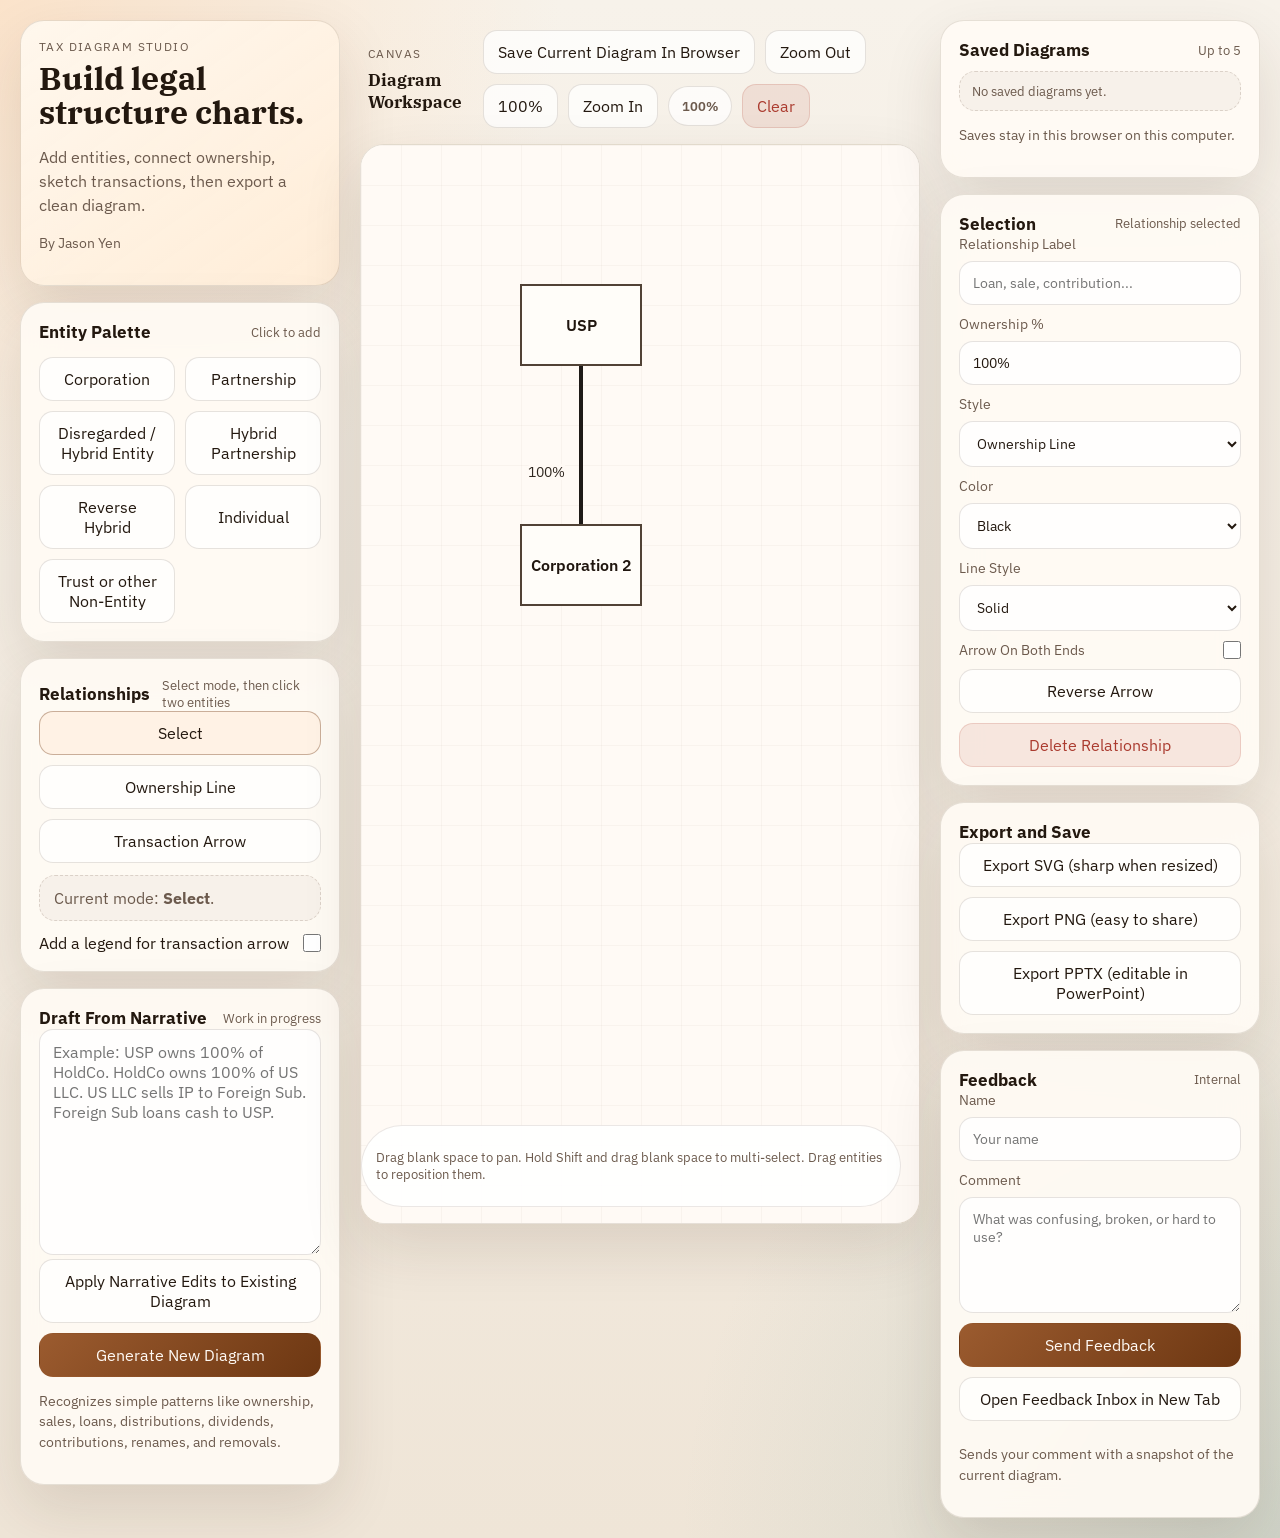
==== index.html @ 7a281a81 "Fix public PPTX export fallback" ====
<!DOCTYPE html>
<html lang="en">
  <head>
    <meta charset="UTF-8" />
    <meta name="viewport" content="width=device-width, initial-scale=1.0" />
    <title>Tax Structure Chart Builder</title>
    <link rel="preconnect" href="https://fonts.googleapis.com" />
    <link rel="preconnect" href="https://fonts.gstatic.com" crossorigin />
    <link
      href="https://fonts.googleapis.com/css2?family=IBM+Plex+Sans:wght@400;500;600;700&family=IBM+Plex+Serif:wght@500;600&display=swap"
      rel="stylesheet"
    />
    <link rel="stylesheet" href="./styles.css?v=20260327-2820" />
  </head>
  <body>
    <div class="app-shell">
      <aside class="sidebar left-panel">
        <div class="panel-card brand-card">
          <p class="eyebrow">Tax Diagram Studio</p>
          <h1>Build legal structure charts.</h1>
          <p class="subtle">
            Add entities, connect ownership, sketch transactions, then export a clean diagram.
          </p>
          <p class="subtle small">By Jason Yen</p>
        </div>

        <div class="panel-card">
          <div class="section-heading">
            <h2>Entity Palette</h2>
            <span>Click to add</span>
          </div>
          <div id="entityPalette" class="palette-grid"></div>
        </div>

        <div class="panel-card">
          <div class="section-heading">
            <h2>Relationships</h2>
            <span>Select mode, then click two entities</span>
          </div>
          <div class="mode-buttons">
            <button class="tool-button" data-mode="select">Select</button>
            <button class="tool-button" data-mode="ownership">Ownership Line</button>
            <button class="tool-button" data-mode="transaction">Transaction Arrow</button>
          </div>
          <div class="helper-box" id="modeStatus">
            Current mode: <strong>Select</strong>
          </div>
          <label id="transactionLegendGroup" class="checkbox-label">
            <span>Add a legend for transaction arrow</span>
            <input id="transactionLegendEnabled" type="checkbox" />
          </label>
          <label id="transactionLegendArrowEndGroup" class="hidden">
            Text for arrow end
            <input id="transactionLegendArrowEnd" type="text" placeholder="e.g. Loan principal recipient" />
          </label>
          <label id="transactionLegendNonArrowEndGroup" class="hidden">
            Text for non-arrow end
            <input id="transactionLegendNonArrowEnd" type="text" placeholder="e.g. Loan principal payor" />
          </label>
        </div>

        <div class="panel-card">
          <div class="section-heading">
            <h2>Draft From Narrative</h2>
            <span>Work in progress</span>
          </div>
          <textarea
            id="narrativeInput"
            rows="10"
            placeholder="Example: USP owns 100% of HoldCo. HoldCo owns 100% of US LLC. US LLC sells IP to Foreign Sub. Foreign Sub loans cash to USP."
          ></textarea>
          <div class="action-stack">
            <button id="applyNarrative" class="secondary-button">Apply Narrative Edits to Existing Diagram</button>
            <button id="generateNarrative" class="primary-button">Generate New Diagram</button>
          </div>
          <p class="subtle small">
            Recognizes simple patterns like ownership, sales, loans, distributions, dividends, contributions, renames, and removals.
          </p>
        </div>

      </aside>

      <main class="workspace">
        <div class="workspace-header">
          <div>
            <p class="eyebrow">Canvas</p>
            <h2>Diagram Workspace</h2>
          </div>
          <div class="workspace-actions">
            <button id="saveBrowser" class="secondary-button">Save Current Diagram In Browser</button>
            <button id="zoomOut" class="secondary-button">Zoom Out</button>
            <button id="zoomReset" class="secondary-button">100%</button>
            <button id="zoomIn" class="secondary-button">Zoom In</button>
            <span id="zoomLevel" class="workspace-meta">100%</span>
            <button id="clearBoard" class="secondary-button danger-button">Clear</button>
          </div>
        </div>

        <div class="canvas-card">
          <svg
            id="diagramCanvas"
            viewBox="0 0 1400 900"
            preserveAspectRatio="xMinYMin meet"
            aria-label="Tax structure chart canvas"
          >
            <defs>
              <marker
                id="transactionArrow-black"
                markerWidth="13"
                markerHeight="13"
                refX="11"
                refY="6.5"
                orient="auto"
                markerUnits="userSpaceOnUse"
              >
                <path d="M1 1 L11.2 6.5 L1 12 z" class="arrow-head arrow-black"></path>
              </marker>
              <marker
                id="transactionArrow-red"
                markerWidth="13"
                markerHeight="13"
                refX="11"
                refY="6.5"
                orient="auto"
                markerUnits="userSpaceOnUse"
              >
                <path d="M1 1 L11.2 6.5 L1 12 z" class="arrow-head arrow-red"></path>
              </marker>
              <marker
                id="transactionArrow-blue"
                markerWidth="13"
                markerHeight="13"
                refX="11"
                refY="6.5"
                orient="auto"
                markerUnits="userSpaceOnUse"
              >
                <path d="M1 1 L11.2 6.5 L1 12 z" class="arrow-head arrow-blue"></path>
              </marker>
              <pattern
                id="canvasGridPattern"
                x="0"
                y="0"
                width="40"
                height="40"
                patternUnits="userSpaceOnUse"
              >
                <path
                  d="M 40 0 L 0 0 0 40"
                  fill="none"
                  stroke="#544336"
                  stroke-opacity="0.08"
                  stroke-width="1"
                ></path>
              </pattern>
            </defs>
          </svg>
          <div class="canvas-overlay">
            <p>Drag blank space to pan. Hold Shift and drag blank space to multi-select. Drag entities to reposition them.</p>
          </div>
        </div>
      </main>

      <aside class="sidebar right-panel">
        <div class="panel-card">
          <div class="section-heading">
            <h2>Saved Diagrams</h2>
            <span>Up to 5</span>
          </div>
          <div id="savedDiagramList" class="mini-list"></div>
          <p class="subtle small">
            Saves stay in this browser on this computer.
          </p>
        </div>

        <div class="panel-card">
          <div class="section-heading">
            <h2>Selection</h2>
            <span id="selectionType">Nothing selected</span>
          </div>
          <div id="emptySelection" class="helper-box">
            Click an entity or relationship to edit it.
          </div>
          <form id="entityForm" class="editor-form hidden">
            <label>
              Label
              <input id="entityLabel" type="text" />
            </label>
            <label>
              Entity Type
              <select id="entityType"></select>
            </label>
            <label>
              Jurisdiction
              <select id="entityJurisdiction"></select>
            </label>
            <label id="entityJurisdictionCustomGroup" class="hidden">
              Custom Jurisdiction
              <input id="entityJurisdictionCustom" type="text" placeholder="Type jurisdiction text" />
            </label>
            <label id="entityMultipleIndividualsGroup" class="hidden checkbox-label">
              <span>Multiple Individuals</span>
              <input id="entityMultipleIndividuals" type="checkbox" />
            </label>
            <label id="entityLineStyleGroup" class="hidden">
              Line Style
              <select id="entityLineStyle">
                <option value="solid">Solid</option>
                <option value="dashed">Dashed</option>
              </select>
            </label>
            <label id="entityFillGroup" class="hidden">
              Entity Shading
              <select id="entityFill">
                <option value="none">None</option>
                <option value="shaded">Shaded</option>
              </select>
            </label>
            <label id="entityCrossedOutGroup" class="hidden checkbox-label">
              <span>Add an X (e.g. for liquidation)</span>
              <input id="entityCrossedOut" type="checkbox" />
            </label>
            <label id="entityInnerLineStyleGroup" class="hidden">
              Inner Shape Style
              <select id="entityInnerLineStyle">
                <option value="solid">Solid</option>
                <option value="dashed">Dashed</option>
              </select>
            </label>
            <label id="entityInnerFillGroup" class="hidden">
              Inner Shading
              <select id="entityInnerFill">
                <option value="none">None</option>
                <option value="shaded">Shaded</option>
              </select>
            </label>
            <button id="deleteEntity" type="button" class="danger-button">Delete Entity</button>
          </form>

          <form id="edgeForm" class="editor-form hidden">
            <label>
              Relationship Label
              <input id="edgeLabel" type="text" placeholder="Loan, sale, contribution..." />
            </label>
            <label>
              Ownership %
              <input id="edgePercent" type="text" placeholder="100%" />
            </label>
            <label>
              Style
              <select id="edgeKind">
                <option value="ownership">Ownership Line</option>
                <option value="transaction">Transaction Arrow</option>
              </select>
            </label>
            <label>
              Color
              <select id="edgeColor">
                <option value="black">Black</option>
                <option value="red">Red</option>
                <option value="blue">Blue</option>
              </select>
            </label>
            <label>
              Line Style
              <select id="edgeLineStyle">
                <option value="solid">Solid</option>
                <option value="dashed">Dashed</option>
              </select>
            </label>
            <label id="edgeBidirectionalGroup" class="checkbox-label hidden">
              <span>Arrow On Both Ends</span>
              <input id="edgeBidirectional" type="checkbox" />
            </label>
            <button id="reverseEdge" type="button" class="secondary-button">Reverse Arrow</button>
            <button id="deleteEdge" type="button" class="danger-button">Delete Relationship</button>
          </form>
        </div>

        <div class="panel-card">
          <div class="section-heading">
            <h2>Export and Save</h2>
          </div>
          <div class="action-stack">
            <button id="exportSvg" class="secondary-button">Export SVG (sharp when resized)</button>
            <button id="exportPng" class="secondary-button">Export PNG (easy to share)</button>
            <button id="exportPptx" class="secondary-button">Export PPTX (editable in PowerPoint)</button>
          </div>
        </div>

        <div id="feedbackPanel" class="panel-card hidden">
          <div class="section-heading">
            <h2>Feedback</h2>
            <span id="feedbackAudienceLabel">Internal</span>
          </div>
          <form id="feedbackForm" class="editor-form">
            <label>
              Name
              <input id="feedbackName" type="text" placeholder="Your name" />
            </label>
            <label>
              Comment
              <textarea
                id="feedbackComment"
                rows="5"
                placeholder="What was confusing, broken, or hard to use?"
              ></textarea>
            </label>
            <button id="submitFeedback" type="submit" class="primary-button">Send Feedback</button>
            <a
              id="feedbackInboxLink"
              href="./feedback.html"
              target="_blank"
              rel="noopener noreferrer"
              class="secondary-button button-link"
            >
              Open Feedback Inbox in New Tab
            </a>
            <p id="feedbackStatus" class="subtle small feedback-status">
              Sends your comment with a snapshot of the current diagram.
            </p>
          </form>
        </div>

      </aside>
    </div>

    <script src="./app.js?v=20260407-1040"></script>
  </body>
</html>
---- styles.css ----
:root {
  --bg: #f4efe6;
  --panel: rgba(255, 251, 245, 0.92);
  --panel-strong: #fffdf9;
  --border: rgba(79, 57, 40, 0.14);
  --text: #23180f;
  --muted: #6c5a4d;
  --accent: #9b5b2f;
  --accent-strong: #6d3712;
  --teal: #1f6c68;
  --danger: #ab3b2f;
  --shadow: 0 24px 60px rgba(60, 34, 17, 0.12);
  --canvas-grid: rgba(84, 67, 54, 0.08);
}

* {
  box-sizing: border-box;
}

body {
  margin: 0;
  min-height: 100vh;
  font-family: "IBM Plex Sans", sans-serif;
  color: var(--text);
  background:
    radial-gradient(circle at top left, rgba(255, 215, 177, 0.55), transparent 28%),
    radial-gradient(circle at bottom right, rgba(108, 157, 153, 0.24), transparent 30%),
    linear-gradient(180deg, #f7f2ea 0%, #efe5d7 100%);
}

button,
input,
textarea,
select {
  font: inherit;
}

.app-shell {
  display: grid;
  grid-template-columns: 320px minmax(0, 1fr) 320px;
  gap: 20px;
  min-height: 100vh;
  padding: 20px;
}

.sidebar,
.workspace {
  min-height: 0;
}

.left-panel,
.right-panel {
  display: flex;
  flex-direction: column;
  gap: 16px;
}

.panel-card,
.canvas-card {
  background: var(--panel);
  border: 1px solid var(--border);
  border-radius: 24px;
  box-shadow: var(--shadow);
  backdrop-filter: blur(18px);
}

.panel-card {
  padding: 18px;
}

.brand-card {
  background: linear-gradient(145deg, rgba(255, 248, 238, 0.96), rgba(255, 236, 215, 0.9));
}

.eyebrow {
  margin: 0 0 8px;
  text-transform: uppercase;
  letter-spacing: 0.12em;
  font-size: 0.72rem;
  color: var(--muted);
}

h1,
h2,
h3 {
  margin: 0;
}

h1,
.workspace-header h2 {
  font-family: "IBM Plex Serif", serif;
}

h1 {
  font-size: 2rem;
  line-height: 1.05;
  margin-bottom: 10px;
}

h2 {
  font-size: 1.05rem;
}

h3 {
  font-size: 0.92rem;
  color: var(--muted);
}

.subtle {
  color: var(--muted);
  line-height: 1.5;
}

.small {
  font-size: 0.85rem;
}

.section-heading,
.workspace-header {
  display: flex;
  justify-content: space-between;
  align-items: center;
  gap: 12px;
}

.section-heading span,
#selectionType,
#diagramStats {
  font-size: 0.8rem;
  color: var(--muted);
}

.palette-grid,
.mode-buttons,
.action-stack,
.mini-list,
.editor-form,
.list-section {
  display: grid;
  gap: 10px;
}

.palette-grid {
  grid-template-columns: repeat(2, minmax(0, 1fr));
  margin-top: 14px;
}

.palette-button,
.tool-button,
.primary-button,
.secondary-button,
.danger-button {
  border: 1px solid var(--border);
  border-radius: 14px;
  padding: 11px 14px;
  cursor: pointer;
  transition:
    transform 140ms ease,
    box-shadow 140ms ease,
    background 140ms ease,
    border-color 140ms ease;
}

.palette-button,
.tool-button,
.secondary-button {
  background: rgba(255, 255, 255, 0.74);
  color: var(--text);
}

.palette-button:hover,
.tool-button:hover,
.primary-button:hover,
.secondary-button:hover,
.danger-button:hover {
  transform: translateY(-1px);
  box-shadow: 0 12px 24px rgba(69, 44, 22, 0.1);
}

.tool-button.active,
.palette-button:hover {
  border-color: rgba(109, 55, 18, 0.36);
  background: rgba(255, 243, 229, 0.96);
}

.primary-button {
  background: linear-gradient(135deg, var(--accent) 0%, var(--accent-strong) 100%);
  color: #fffaf5;
  border-color: transparent;
}

.secondary-button {
  width: 100%;
}

.danger-button {
  background: rgba(171, 59, 47, 0.1);
  color: var(--danger);
  border-color: rgba(171, 59, 47, 0.16);
}

.ownership-label-group .edge-label {
  cursor: move;
}

textarea,
input,
select {
  width: 100%;
  border-radius: 14px;
  border: 1px solid rgba(78, 58, 43, 0.14);
  background: rgba(255, 255, 255, 0.84);
  padding: 12px 13px;
  color: var(--text);
}

textarea:focus,
input:focus,
select:focus {
  outline: 2px solid rgba(109, 55, 18, 0.2);
  border-color: rgba(109, 55, 18, 0.35);
}

.helper-box {
  margin-top: 12px;
  background: rgba(247, 241, 233, 0.94);
  border: 1px dashed rgba(90, 64, 44, 0.18);
  border-radius: 16px;
  padding: 12px 14px;
  color: var(--muted);
}

.compact-helper {
  margin-top: 0;
  padding: 10px 12px;
  font-size: 0.84rem;
}

.workspace {
  display: flex;
  flex-direction: column;
  gap: 16px;
}

.workspace-header {
  padding: 10px 8px 0;
}

.workspace-actions {
  display: flex;
  gap: 10px;
  align-items: center;
  flex-wrap: wrap;
}

.workspace-actions .secondary-button {
  width: auto;
}

.workspace-meta {
  display: inline-flex;
  align-items: center;
  justify-content: center;
  min-width: 64px;
  padding: 10px 12px;
  border-radius: 999px;
  background: rgba(255, 255, 255, 0.72);
  border: 1px solid var(--border);
  color: var(--muted);
  font-size: 0.84rem;
  font-weight: 600;
}

.canvas-card {
  position: relative;
  flex: 0 0 auto;
  overflow: auto;
  height: min(1320px, calc(100vh - 140px));
  min-height: 1080px;
  background: linear-gradient(180deg, rgba(255, 252, 246, 0.95), rgba(250, 243, 232, 0.95));
  cursor: grab;
}

#diagramCanvas {
  display: block;
  width: auto;
  height: auto;
  max-width: none;
  background: transparent;
  user-select: none;
  -webkit-user-select: none;
  -moz-user-select: none;
}

.canvas-card.panning {
  cursor: grabbing;
}

.canvas-overlay {
  position: absolute;
  right: 18px;
  bottom: 16px;
  background: rgba(255, 255, 255, 0.9);
  border: 1px solid rgba(88, 63, 46, 0.12);
  border-radius: 999px;
  padding: 10px 14px;
  color: var(--muted);
  font-size: 0.82rem;
}

.editor-form label {
  display: grid;
  gap: 8px;
  color: var(--muted);
  font-size: 0.88rem;
}

.feedback-status {
  min-height: 2.6em;
}

.feedback-status.success {
  color: #245e39;
}

.feedback-status.error {
  color: #ab3b2f;
}

.button-link {
  display: block;
  text-align: center;
  text-decoration: none;
}

.feedback-page-shell {
  width: min(1200px, calc(100vw - 40px));
  margin: 24px auto;
}

.feedback-page-header {
  display: flex;
  justify-content: space-between;
  align-items: center;
  gap: 12px;
  margin-bottom: 16px;
}

.feedback-inbox-list {
  display: grid;
  gap: 12px;
  margin-top: 10px;
}

.feedback-inbox-item {
  display: grid;
  gap: 10px;
  padding: 12px;
  border: 1px solid rgba(79, 57, 40, 0.12);
  border-radius: 16px;
  background: rgba(255, 255, 255, 0.72);
}

.feedback-inbox-head {
  display: flex;
  justify-content: space-between;
  align-items: flex-start;
  gap: 12px;
}

.feedback-inbox-head-main {
  min-width: 0;
}

.feedback-inbox-name {
  font-size: 0.94rem;
  font-weight: 600;
  color: var(--text);
}

.feedback-inbox-time {
  font-size: 0.76rem;
  color: var(--muted);
  white-space: nowrap;
}

.feedback-inbox-comment {
  margin: 0;
  color: var(--text);
  line-height: 1.45;
  white-space: pre-wrap;
}

.feedback-inbox-image {
  width: 100%;
  max-height: 560px;
  object-fit: contain;
  border-radius: 14px;
  border: 1px solid rgba(79, 57, 40, 0.12);
  background: #ffffff;
}

.feedback-inbox-actions {
  display: flex;
  gap: 8px;
  flex-shrink: 0;
}

.checkbox-label {
  display: grid;
  grid-template-columns: 1fr auto;
  align-items: center;
}

#transactionLegendGroup {
  margin-top: 12px;
}

.checkbox-label input[type="checkbox"] {
  width: 18px;
  height: 18px;
  margin: 0;
}

.hidden {
  display: none;
}

.mini-list {
  margin-top: 10px;
}

.mini-list button {
  text-align: left;
  background: rgba(255, 255, 255, 0.78);
}

.mini-list button.active {
  background: rgba(255, 243, 229, 0.96);
  border-color: rgba(109, 55, 18, 0.3);
}

.entity-box {
  cursor: pointer;
  user-select: none;
  -webkit-user-select: none;
  -moz-user-select: none;
}

.entity-box * {
  cursor: pointer;
  user-select: none;
  -webkit-user-select: none;
  -moz-user-select: none;
}

.saved-diagram-row {
  display: grid;
  grid-template-columns: minmax(0, 1fr) auto;
  gap: 10px;
  align-items: center;
  padding: 10px 12px;
  border: 1px solid rgba(79, 57, 40, 0.12);
  border-radius: 14px;
  background: rgba(255, 255, 255, 0.72);
}

.saved-diagram-meta {
  min-width: 0;
}

.saved-diagram-title {
  font-size: 0.92rem;
  font-weight: 600;
  color: var(--text);
  white-space: nowrap;
  overflow: hidden;
  text-overflow: ellipsis;
}

.saved-diagram-subtitle {
  margin-top: 3px;
  font-size: 0.78rem;
  color: var(--muted);
}

.saved-diagram-actions {
  display: flex;
  gap: 8px;
}

.compact-button {
  width: auto;
  padding: 8px 10px;
  border-radius: 12px;
  font-size: 0.82rem;
}

.entity-box.dragging {
  opacity: 0.92;
}

.entity-rect {
  stroke-width: 2;
}

.individual-stroke {
  stroke-width: 0.75;
}

.entity-text {
  font-family: "IBM Plex Sans", sans-serif;
  fill: #20160f;
  pointer-events: none;
  user-select: none;
  -webkit-user-select: none;
  -moz-user-select: none;
}

.entity-jurisdiction {
  font-family: "IBM Plex Sans", sans-serif;
  font-size: 16px;
  fill: #6c5a4d;
  pointer-events: none;
  user-select: none;
  -webkit-user-select: none;
  -moz-user-select: none;
}

.entity-text tspan,
.entity-jurisdiction tspan {
  pointer-events: none;
  user-select: none;
  -webkit-user-select: none;
  -moz-user-select: none;
}

.entity-type-chip {
  font-size: 12px;
  letter-spacing: 0.04em;
  text-transform: uppercase;
  fill: rgba(30, 23, 17, 0.72);
}

.edge {
  cursor: pointer;
}

.edge-line {
  fill: none;
  stroke-width: 3;
}

.edge-hitbox {
  fill: none;
  stroke: transparent;
  stroke-width: 18;
  cursor: pointer;
}

.selection-marquee {
  fill: rgba(155, 91, 47, 0.08);
  stroke: rgba(109, 55, 18, 0.65);
  stroke-width: 1.5;
  stroke-dasharray: 8 5;
  pointer-events: none;
}

.transaction-legend .legend-title {
  font-size: 16px;
  font-weight: 700;
  fill: #3a2d23;
}

.transaction-legend {
  cursor: move;
}

.transaction-legend .legend-box {
  fill: rgba(255, 252, 247, 0.96);
  stroke: rgba(81, 66, 54, 0.9);
  stroke-width: 1.75;
}

.transaction-legend .legend-hitbox {
  fill: rgba(255, 255, 255, 0.001);
  stroke: none;
  cursor: move;
}

.transaction-legend .legend-line {
  stroke: #1e1a17;
  stroke-width: 3;
}

.transaction-legend .legend-label {
  font-size: 14px;
  fill: #3a2d23;
  paint-order: stroke;
  stroke: rgba(255, 250, 244, 0.92);
  stroke-width: 5px;
  stroke-linecap: round;
  stroke-linejoin: round;
}

.edge.black .edge-line {
  stroke: #1e1a17;
}

.edge.red .edge-line {
  stroke: #b0392f;
}

.edge.blue .edge-line {
  stroke: #245ea8;
}

.edge-label {
  font-size: 14px;
  fill: #2f261f;
  paint-order: stroke;
  stroke: rgba(255, 250, 244, 0.92);
  stroke-width: 6px;
  stroke-linecap: round;
  stroke-linejoin: round;
}

.selected .entity-rect,
.selected .edge-line {
  stroke: #111;
  stroke-width: 4;
}

.multi-selected .entity-rect {
  stroke: #7b3d12;
  stroke-width: 4;
  animation: multi-select-pulse 1.1s ease-in-out infinite;
}

@keyframes multi-select-pulse {
  0%,
  100% {
    stroke-opacity: 1;
  }

  50% {
    stroke-opacity: 0.35;
  }
}

.arrow-black {
  fill: #1e1a17;
}

.arrow-red {
  fill: #b0392f;
}

.arrow-blue {
  fill: #245ea8;
}

@media (max-width: 1200px) {
  .app-shell {
    grid-template-columns: 1fr;
  }

  .canvas-card {
    min-height: 560px;
  }
}
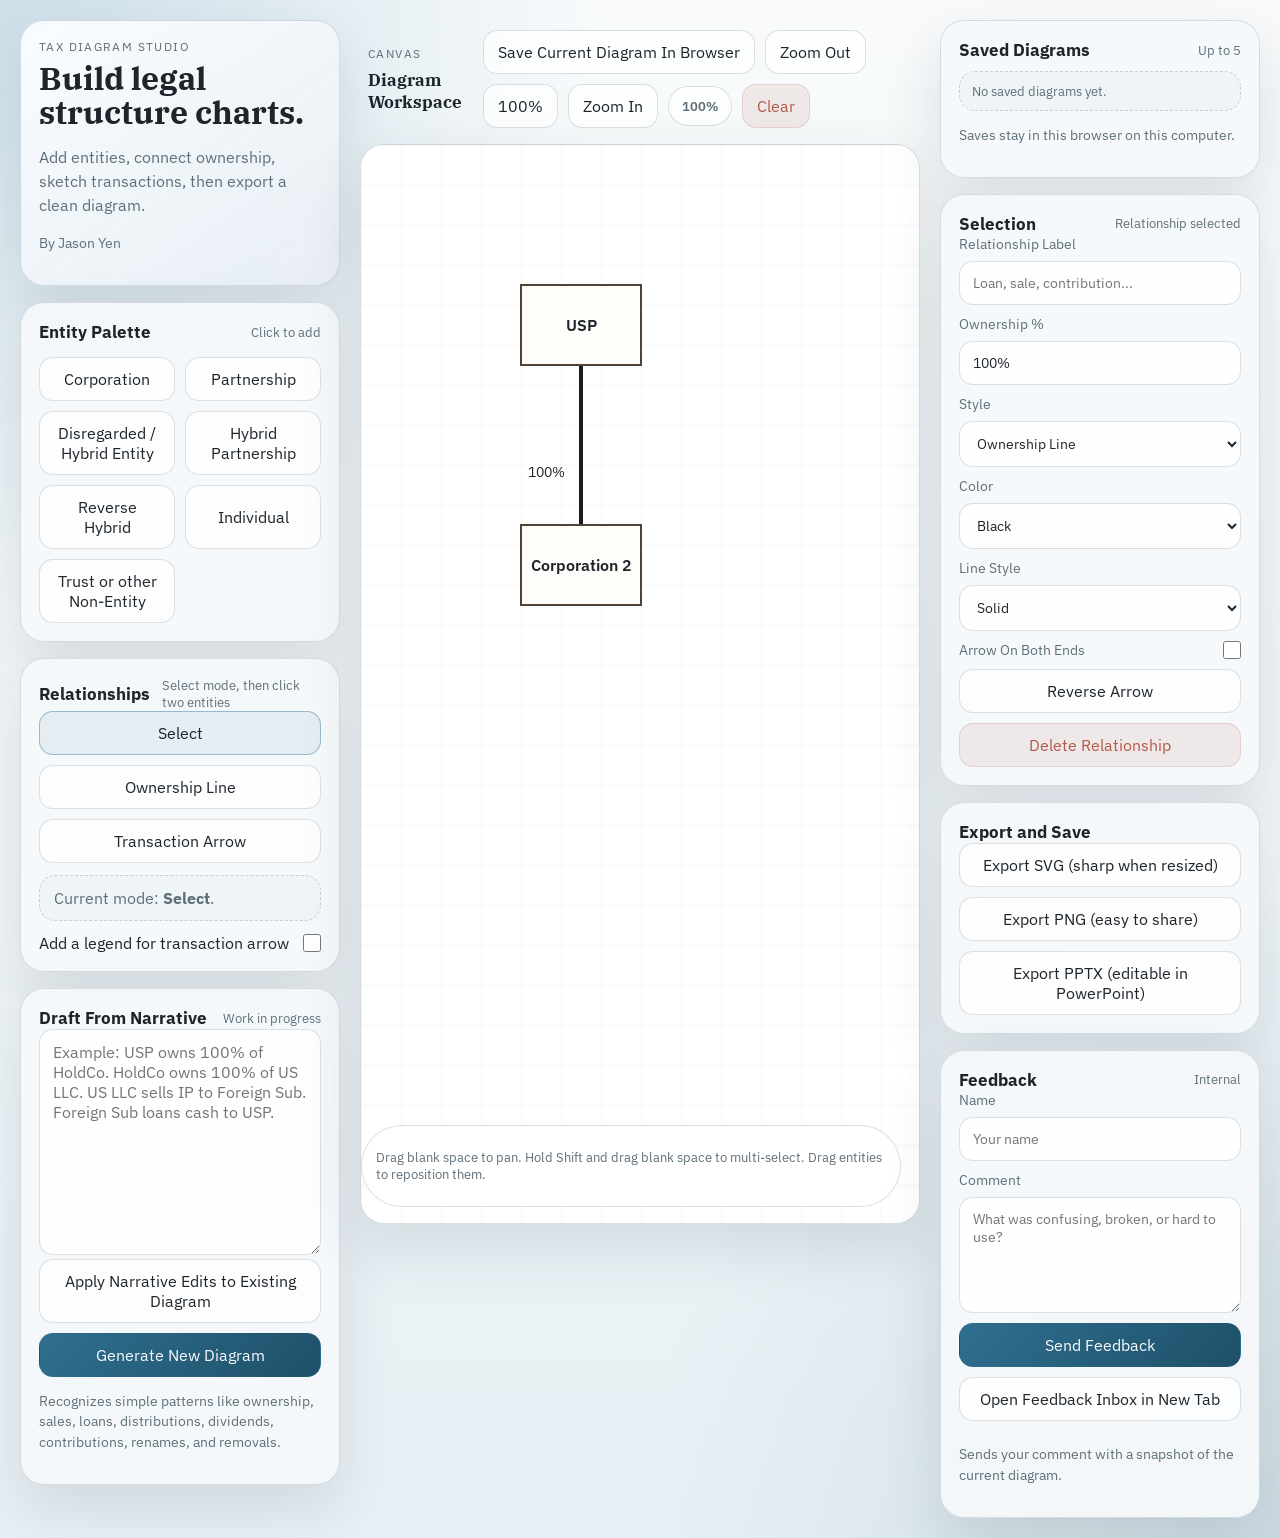
==== commit 313fe00b: "Deploy latest tax chart updates and fix editable PPTX export" ====
--- a/index.html
+++ b/index.html
@@ -10,7 +10,7 @@
       href="https://fonts.googleapis.com/css2?family=IBM+Plex+Sans:wght@400;500;600;700&family=IBM+Plex+Serif:wght@500;600&display=swap"
       rel="stylesheet"
     />
-    <link rel="stylesheet" href="./styles.css?v=20260327-2820" />
+    <link rel="stylesheet" href="./styles.css?v=20260408-quiet-blue" />
   </head>
   <body>
     <div class="app-shell">
@@ -148,8 +148,8 @@
                 <path
                   d="M 40 0 L 0 0 0 40"
                   fill="none"
-                  stroke="#544336"
-                  stroke-opacity="0.08"
+                  stroke="#2f5365"
+                  stroke-opacity="0.09"
                   stroke-width="1"
                 ></path>
               </pattern>
@@ -325,6 +325,7 @@
       </aside>
     </div>
 
-    <script src="./app.js?v=20260407-1040"></script>
+    <script src="./vendor/pptxgen.bundle.js?v=4.0.1"></script>
+    <script src="./app.js?v=20260413-editable-pptx"></script>
   </body>
 </html>
--- a/styles.css
+++ b/styles.css
@@ -1,16 +1,16 @@
 :root {
-  --bg: #f4efe6;
-  --panel: rgba(255, 251, 245, 0.92);
-  --panel-strong: #fffdf9;
-  --border: rgba(79, 57, 40, 0.14);
-  --text: #23180f;
-  --muted: #6c5a4d;
-  --accent: #9b5b2f;
-  --accent-strong: #6d3712;
-  --teal: #1f6c68;
-  --danger: #ab3b2f;
-  --shadow: 0 24px 60px rgba(60, 34, 17, 0.12);
-  --canvas-grid: rgba(84, 67, 54, 0.08);
+  --bg: #f3f6f8;
+  --panel: rgba(246, 249, 251, 0.92);
+  --panel-strong: #ffffff;
+  --border: rgba(45, 67, 80, 0.16);
+  --text: #1d252b;
+  --muted: #5f6f79;
+  --accent: #2f6f8f;
+  --accent-strong: #1e5069;
+  --teal: #487d72;
+  --danger: #b45a4a;
+  --shadow: 0 24px 60px rgba(24, 43, 54, 0.12);
+  --canvas-grid: rgba(47, 83, 101, 0.09);
 }
 
 * {
@@ -23,9 +23,9 @@
   font-family: "IBM Plex Sans", sans-serif;
   color: var(--text);
   background:
-    radial-gradient(circle at top left, rgba(255, 215, 177, 0.55), transparent 28%),
-    radial-gradient(circle at bottom right, rgba(108, 157, 153, 0.24), transparent 30%),
-    linear-gradient(180deg, #f7f2ea 0%, #efe5d7 100%);
+    radial-gradient(circle at top left, rgba(174, 205, 222, 0.58), transparent 30%),
+    radial-gradient(circle at bottom right, rgba(119, 156, 169, 0.24), transparent 32%),
+    linear-gradient(180deg, #f8fafb 0%, #e8f0f5 100%);
 }
 
 button,
@@ -69,7 +69,7 @@
 }
 
 .brand-card {
-  background: linear-gradient(145deg, rgba(255, 248, 238, 0.96), rgba(255, 236, 215, 0.9));
+  background: linear-gradient(145deg, rgba(251, 253, 255, 0.96), rgba(231, 238, 243, 0.92));
 }
 
 .eyebrow {
@@ -174,18 +174,18 @@
 .secondary-button:hover,
 .danger-button:hover {
   transform: translateY(-1px);
-  box-shadow: 0 12px 24px rgba(69, 44, 22, 0.1);
+  box-shadow: 0 12px 24px rgba(24, 43, 54, 0.12);
 }
 
 .tool-button.active,
 .palette-button:hover {
-  border-color: rgba(109, 55, 18, 0.36);
-  background: rgba(255, 243, 229, 0.96);
+  border-color: rgba(47, 111, 143, 0.42);
+  background: rgba(231, 238, 243, 0.96);
 }
 
 .primary-button {
   background: linear-gradient(135deg, var(--accent) 0%, var(--accent-strong) 100%);
-  color: #fffaf5;
+  color: #f8fbfd;
   border-color: transparent;
 }
 
@@ -194,9 +194,9 @@
 }
 
 .danger-button {
-  background: rgba(171, 59, 47, 0.1);
+  background: rgba(180, 90, 74, 0.1);
   color: var(--danger);
-  border-color: rgba(171, 59, 47, 0.16);
+  border-color: rgba(180, 90, 74, 0.18);
 }
 
 .ownership-label-group .edge-label {
@@ -208,7 +208,7 @@
 select {
   width: 100%;
   border-radius: 14px;
-  border: 1px solid rgba(78, 58, 43, 0.14);
+  border: 1px solid rgba(45, 67, 80, 0.16);
   background: rgba(255, 255, 255, 0.84);
   padding: 12px 13px;
   color: var(--text);
@@ -217,14 +217,14 @@
 textarea:focus,
 input:focus,
 select:focus {
-  outline: 2px solid rgba(109, 55, 18, 0.2);
-  border-color: rgba(109, 55, 18, 0.35);
+  outline: 2px solid rgba(47, 111, 143, 0.22);
+  border-color: rgba(47, 111, 143, 0.42);
 }
 
 .helper-box {
   margin-top: 12px;
-  background: rgba(247, 241, 233, 0.94);
-  border: 1px dashed rgba(90, 64, 44, 0.18);
+  background: rgba(238, 244, 247, 0.94);
+  border: 1px dashed rgba(45, 67, 80, 0.2);
   border-radius: 16px;
   padding: 12px 14px;
   color: var(--muted);
@@ -277,7 +277,7 @@
   overflow: auto;
   height: min(1320px, calc(100vh - 140px));
   min-height: 1080px;
-  background: linear-gradient(180deg, rgba(255, 252, 246, 0.95), rgba(250, 243, 232, 0.95));
+  background: linear-gradient(180deg, rgba(250, 253, 255, 0.96), rgba(236, 244, 248, 0.96));
   cursor: grab;
 }
 
@@ -301,7 +301,7 @@
   right: 18px;
   bottom: 16px;
   background: rgba(255, 255, 255, 0.9);
-  border: 1px solid rgba(88, 63, 46, 0.12);
+  border: 1px solid rgba(45, 67, 80, 0.16);
   border-radius: 999px;
   padding: 10px 14px;
   color: var(--muted);
@@ -320,11 +320,11 @@
 }
 
 .feedback-status.success {
-  color: #245e39;
+  color: #2f6f5f;
 }
 
 .feedback-status.error {
-  color: #ab3b2f;
+  color: var(--danger);
 }
 
 .button-link {
@@ -356,7 +356,7 @@
   display: grid;
   gap: 10px;
   padding: 12px;
-  border: 1px solid rgba(79, 57, 40, 0.12);
+  border: 1px solid rgba(45, 67, 80, 0.14);
   border-radius: 16px;
   background: rgba(255, 255, 255, 0.72);
 }
@@ -396,7 +396,7 @@
   max-height: 560px;
   object-fit: contain;
   border-radius: 14px;
-  border: 1px solid rgba(79, 57, 40, 0.12);
+  border: 1px solid rgba(45, 67, 80, 0.14);
   background: #ffffff;
 }
 
@@ -436,8 +436,8 @@
 }
 
 .mini-list button.active {
-  background: rgba(255, 243, 229, 0.96);
-  border-color: rgba(109, 55, 18, 0.3);
+  background: rgba(231, 238, 243, 0.96);
+  border-color: rgba(47, 111, 143, 0.36);
 }
 
 .entity-box {
@@ -460,7 +460,7 @@
   gap: 10px;
   align-items: center;
   padding: 10px 12px;
-  border: 1px solid rgba(79, 57, 40, 0.12);
+  border: 1px solid rgba(45, 67, 80, 0.14);
   border-radius: 14px;
   background: rgba(255, 255, 255, 0.72);
 }
@@ -510,7 +510,7 @@
 
 .entity-text {
   font-family: "IBM Plex Sans", sans-serif;
-  fill: #20160f;
+  fill: #1d252b;
   pointer-events: none;
   user-select: none;
   -webkit-user-select: none;
@@ -520,7 +520,7 @@
 .entity-jurisdiction {
   font-family: "IBM Plex Sans", sans-serif;
   font-size: 16px;
-  fill: #6c5a4d;
+  fill: #5f6f79;
   pointer-events: none;
   user-select: none;
   -webkit-user-select: none;
@@ -539,7 +539,7 @@
   font-size: 12px;
   letter-spacing: 0.04em;
   text-transform: uppercase;
-  fill: rgba(30, 23, 17, 0.72);
+  fill: rgba(29, 37, 43, 0.72);
 }
 
 .edge {
@@ -559,8 +559,8 @@
 }
 
 .selection-marquee {
-  fill: rgba(155, 91, 47, 0.08);
-  stroke: rgba(109, 55, 18, 0.65);
+  fill: rgba(47, 111, 143, 0.1);
+  stroke: rgba(47, 111, 143, 0.68);
   stroke-width: 1.5;
   stroke-dasharray: 8 5;
   pointer-events: none;
@@ -569,7 +569,7 @@
 .transaction-legend .legend-title {
   font-size: 16px;
   font-weight: 700;
-  fill: #3a2d23;
+  fill: #1d252b;
 }
 
 .transaction-legend {
@@ -577,8 +577,8 @@
 }
 
 .transaction-legend .legend-box {
-  fill: rgba(255, 252, 247, 0.96);
-  stroke: rgba(81, 66, 54, 0.9);
+  fill: rgba(255, 255, 255, 0.96);
+  stroke: rgba(45, 67, 80, 0.72);
   stroke-width: 1.75;
 }
 
@@ -595,9 +595,9 @@
 
 .transaction-legend .legend-label {
   font-size: 14px;
-  fill: #3a2d23;
+  fill: #1d252b;
   paint-order: stroke;
-  stroke: rgba(255, 250, 244, 0.92);
+  stroke: rgba(255, 255, 255, 0.94);
   stroke-width: 5px;
   stroke-linecap: round;
   stroke-linejoin: round;
@@ -617,9 +617,9 @@
 
 .edge-label {
   font-size: 14px;
-  fill: #2f261f;
+  fill: #1d252b;
   paint-order: stroke;
-  stroke: rgba(255, 250, 244, 0.92);
+  stroke: rgba(255, 255, 255, 0.94);
   stroke-width: 6px;
   stroke-linecap: round;
   stroke-linejoin: round;
@@ -632,7 +632,7 @@
 }
 
 .multi-selected .entity-rect {
-  stroke: #7b3d12;
+  stroke: #2f6f8f;
   stroke-width: 4;
   animation: multi-select-pulse 1.1s ease-in-out infinite;
 }
